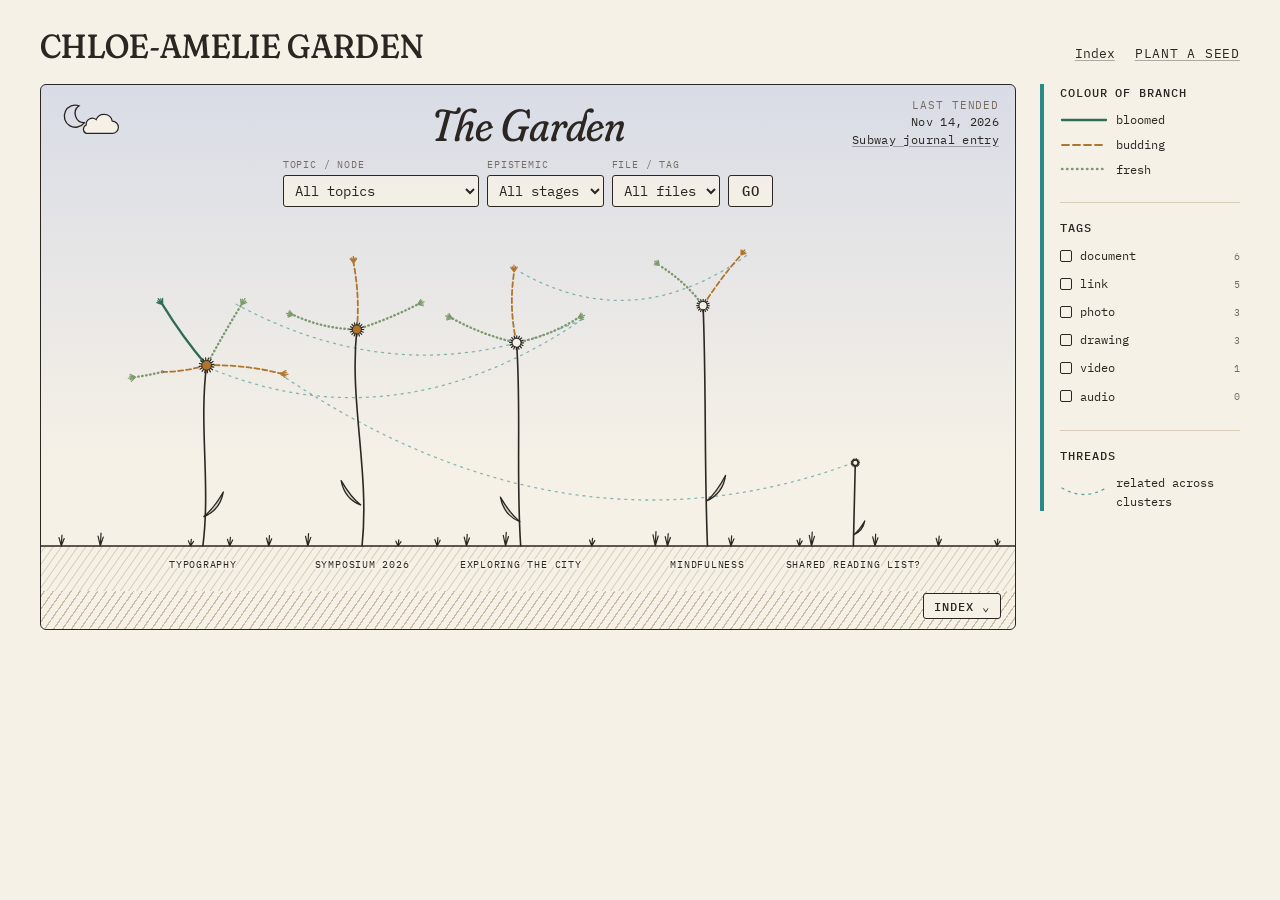
==== index.html @ 3bd0a2dd "Plant the garden: dandelion site, entry pages, CMS, starter clusters Co-Authored-By: Claude Opus 5.5" ====
<!doctype html>
<html lang="en">
<head>
  <meta charset="utf-8">
  <meta name="viewport" content="width=device-width, initial-scale=1">
  <title>Chloe-Amelie Garden</title>
  <meta name="description" content="A digital garden of seeds, branches and the threads between them.">
  <link rel="preconnect" href="https://fonts.googleapis.com">
  <link rel="preconnect" href="https://fonts.gstatic.com" crossorigin>
  <link href="https://fonts.googleapis.com/css2?family=Fraunces:ital,opsz,wght@0,9..144,300..700;1,9..144,300..700&family=IBM+Plex+Mono:wght@400;500&family=Newsreader:ital,opsz,wght@0,6..72,400;0,6..72,500;1,6..72,400&display=swap" rel="stylesheet">
  <link rel="stylesheet" href="assets/css/garden.css">
  <link rel="icon" href="assets/img/favicon.svg" type="image/svg+xml">
</head>
<body class="page-home">
  <header class="site-header">
    <a class="wordmark" href="./">Chloe-Amelie Garden</a>
    <nav class="site-nav">
      <button type="button" class="link-btn" data-open-index>Index</button>
      <a href="admin/">Plant a seed</a>
    </nav>
  </header>

  <main class="home-layout">
    <section class="garden-frame" id="frame" aria-label="The garden">
      <div class="sky-mark" id="skyMark" aria-hidden="true"></div>
      <p class="last-tended" id="lastTended"></p>

      <div class="garden-title" id="gardenTitle">
        <h1>The Garden</h1>
        <form class="filters" id="filters" aria-label="Filter the garden">
          <label><span>Topic / node</span><select name="topic"></select></label>
          <label><span>Epistemic</span><select name="status"></select></label>
          <label><span>File / tag</span><select name="tag"></select></label>
          <button type="submit" class="go">Go</button>
        </form>
        <p class="filter-note" id="filterNote" aria-live="polite"></p>
      </div>

      <nav class="zoom-bar" id="zoomBar" hidden aria-label="Cluster navigation">
        <a href="#/" class="back">← the garden</a>
        <span class="cluster-nav">
          <a id="prevCluster" href="#/" aria-label="Previous cluster">«</a>
          <span id="zoomTitle"></span>
          <a id="nextCluster" href="#/" aria-label="Next cluster">»</a>
        </span>
      </nav>

      <div class="scroller" id="scroller">
        <svg id="garden" role="img" aria-labelledby="gardenDesc" preserveAspectRatio="xMidYMax meet">
          <desc id="gardenDesc">Dandelions, one per idea. Each branch is a connected thought, file or link.</desc>
        </svg>
      </div>

      <div class="threads-note" id="threadsNote" hidden></div>
      <div class="tooltip" id="tooltip" hidden></div>
      <button type="button" class="index-toggle" data-open-index aria-controls="index" aria-expanded="false">Index <span aria-hidden="true">⌄</span></button>
    </section>

    <aside class="legend" aria-label="Legend">
      <h2>Colour of branch</h2>
      <ul class="legend-status">
        <li><svg viewBox="0 0 48 10" aria-hidden="true"><path class="branch st-bloomed" d="M2 5 H46"/></svg> bloomed</li>
        <li><svg viewBox="0 0 48 10" aria-hidden="true"><path class="branch st-budding" d="M2 5 H46"/></svg> budding</li>
        <li><svg viewBox="0 0 48 10" aria-hidden="true"><path class="branch st-fresh" d="M2 5 H46"/></svg> fresh</li>
      </ul>
      <h2>Tags</h2>
      <ul class="legend-tags" id="legendTags"></ul>
      <h2>Threads</h2>
      <p class="legend-thread"><svg viewBox="0 0 48 14" aria-hidden="true"><path class="thread" d="M2 3 Q24 16 46 3"/></svg> related across clusters</p>
    </aside>

    <section class="index-drawer" id="index" hidden aria-label="Index">
      <div class="index-intro">
        <h2>Index</h2>
        <p class="philosophy" id="philosophy"></p>
      </div>
      <div class="index-list" id="indexList"></div>
    </section>
  </main>

  <script type="module" src="assets/js/home.js"></script>
</body>
</html>
---- assets/css/garden.css ----
/* ---------- tokens ---------- */
:root {
  --paper: #f6f1e6;
  --paper-2: #efe7d6;
  --ink: #2b2622;
  --muted: #776c60;
  --rule: #d8ccb6;
  --bloomed: #2f6b55;
  --budding: #b0742a;
  --fresh: #7c9a6e;
  --thread: #2a8a8a;
  --accent: #2a8a8a;
  --soil: #b9a688;
  --head: #2b2622;

  --sky-top: #e8efe9;
  --sky-bottom: #f6f1e6;

  --display: 'Fraunces', Georgia, serif;
  --body: 'Newsreader', Georgia, serif;
  --mono: 'IBM Plex Mono', ui-monospace, monospace;

  color-scheme: light;
}

@media (prefers-color-scheme: dark) {
  :root:not([data-theme="light"]) {
    --paper: #171a17;
    --paper-2: #1f231f;
    --ink: #ece5d6;
    --muted: #a39a8c;
    --rule: #3a3d36;
    --bloomed: #7fc3a6;
    --budding: #e2a95c;
    --fresh: #a7c49a;
    --thread: #6cc7c7;
    --accent: #6cc7c7;
    --soil: #5b5244;
    --head: #ece5d6;
    --sky-top: #1d2622;
    --sky-bottom: #171a17;
    color-scheme: dark;
  }
}

:root[data-theme="dark"] {
  --paper: #171a17; --paper-2: #1f231f; --ink: #ece5d6; --muted: #a39a8c; --rule: #3a3d36;
  --bloomed: #7fc3a6; --budding: #e2a95c; --fresh: #a7c49a; --thread: #6cc7c7; --accent: #6cc7c7;
  --soil: #5b5244; --head: #ece5d6; --sky-top: #1d2622; --sky-bottom: #171a17;
  color-scheme: dark;
}

/* ---------- base ---------- */
*, *::before, *::after { box-sizing: border-box; }

body {
  margin: 0;
  background: var(--paper);
  color: var(--ink);
  font-family: var(--body);
  font-size: 1.125rem;
  line-height: 1.55;
  -webkit-font-smoothing: antialiased;
}

a { color: inherit; text-decoration-color: color-mix(in srgb, currentColor 35%, transparent); text-underline-offset: 0.18em; }
a:hover { color: var(--accent); }
:focus-visible { outline: 2px solid var(--accent); outline-offset: 3px; border-radius: 2px; }

.link-btn { background: none; border: 0; padding: 0; font: inherit; color: inherit; cursor: pointer; text-decoration: underline; text-decoration-color: color-mix(in srgb, currentColor 35%, transparent); text-underline-offset: 0.18em; }
.muted { color: var(--muted); }
small { color: var(--muted); }

.site-header {
  display: flex;
  align-items: baseline;
  justify-content: space-between;
  gap: 1rem;
  padding: 1.25rem clamp(1rem, 4vw, 2.5rem) 0.75rem;
}
.wordmark {
  font-family: var(--display);
  font-variation-settings: 'opsz' 144, 'SOFT' 100;
  font-weight: 500;
  font-size: clamp(1.4rem, 3.4vw, 2.1rem);
  letter-spacing: 0.01em;
  text-transform: uppercase;
  text-decoration: none;
}
.site-nav { display: flex; gap: 1.25rem; white-space: nowrap; font-family: var(--mono); font-size: 0.8rem; text-transform: uppercase; letter-spacing: 0.06em; }

/* ---------- home layout ---------- */
.home-layout {
  display: grid;
  grid-template-columns: minmax(0, 1fr) 12.5rem;
  gap: 1.25rem 1.5rem;
  padding: 0 clamp(1rem, 4vw, 2.5rem) 3rem;
}

.garden-frame {
  position: relative;
  border: 1.5px solid var(--ink);
  border-radius: 6px;
  overflow: hidden;
  background: linear-gradient(to bottom, var(--sky-top), var(--sky-bottom) 70%);
  cursor: url('../img/watering-can.svg') 3 9, crosshair;
  min-height: 420px;
}
.garden-frame a, .garden-frame button, .garden-frame select { cursor: inherit; }
.garden-frame select { cursor: pointer; }

.garden-frame[data-sky="dawn"]  { --sky-top: #f3dfcf; --sky-bottom: var(--paper); }
.garden-frame[data-sky="day"]   { --sky-top: #e3ece8; --sky-bottom: var(--paper); }
.garden-frame[data-sky="dusk"]  { --sky-top: #ecd6cf; --sky-bottom: var(--paper); }
.garden-frame[data-sky="night"] { --sky-top: #d9dce6; --sky-bottom: var(--paper); }
@media (prefers-color-scheme: dark) {
  :root:not([data-theme="light"]) .garden-frame[data-sky="dawn"]  { --sky-top: #2e2622; }
  :root:not([data-theme="light"]) .garden-frame[data-sky="day"]   { --sky-top: #1e2a27; }
  :root:not([data-theme="light"]) .garden-frame[data-sky="dusk"]  { --sky-top: #2e2224; }
  :root:not([data-theme="light"]) .garden-frame[data-sky="night"] { --sky-top: #141a26; }
}

.sky-mark { position: absolute; top: 14px; left: 16px; display: flex; align-items: flex-start; pointer-events: none; z-index: 2; }
.sky-mark svg { width: 34px; height: 34px; fill: none; stroke: var(--ink); stroke-width: 1.6; stroke-linecap: round; }
.sky-mark .cloud { width: 46px; height: 24px; margin: 14px 0 0 -14px; fill: var(--paper); animation: drift 22s ease-in-out infinite alternate; }
@keyframes drift { to { transform: translateX(26px); } }

.last-tended {
  position: absolute; top: 12px; right: 16px; z-index: 2; margin: 0;
  text-align: right; font-family: var(--mono); font-size: 0.72rem; line-height: 1.5; letter-spacing: 0.03em;
}
.label { display: block; font-family: var(--mono); text-transform: uppercase; letter-spacing: 0.08em; font-size: 0.68rem; color: var(--muted); }

.garden-title {
  position: absolute; top: 18px; left: 50%; transform: translateX(-50%); z-index: 3;
  text-align: center; width: min(560px, 70%);
}
.garden-title h1 {
  margin: 0 0 0.6rem;
  font-family: var(--display); font-weight: 400; font-style: italic;
  font-variation-settings: 'opsz' 144, 'SOFT' 100, 'WONK' 1;
  font-size: clamp(1.8rem, 4vw, 2.8rem); line-height: 1;
}
.filters { display: flex; flex-wrap: wrap; justify-content: center; gap: 0.5rem; align-items: end; }
.filters label { display: grid; gap: 2px; text-align: left; }
.filters label span { font-family: var(--mono); font-size: 0.62rem; letter-spacing: 0.08em; text-transform: uppercase; color: var(--muted); }
.filters select, .filters button {
  font: 0.85rem var(--mono);
  color: var(--ink);
  background: color-mix(in srgb, var(--paper) 85%, transparent);
  border: 1.5px solid var(--ink);
  border-radius: 3px;
  padding: 0.3rem 0.45rem;
  min-height: 2rem;
}
.filters button.go { text-transform: uppercase; letter-spacing: 0.06em; padding-inline: 0.8rem; font-weight: 500; cursor: pointer; }
.filters button.go:hover { background: var(--ink); color: var(--paper); }
.filter-note { margin: 0.45rem 0 0; font-family: var(--mono); font-size: 0.72rem; color: var(--muted); min-height: 1em; }

.zoom-bar {
  position: absolute; top: 14px; left: 0; right: 0; z-index: 3;
  display: flex; justify-content: center; align-items: center; gap: 1rem;
  font-family: var(--mono); font-size: 0.8rem; text-transform: uppercase; letter-spacing: 0.06em;
}
.zoom-bar[hidden] { display: none; }
.zoom-bar .back { position: absolute; left: 70px; }
.cluster-nav { display: flex; align-items: center; gap: 1rem; }
.cluster-nav a { text-decoration: none; font-size: 1.1rem; padding: 0 0.3rem; }
#zoomTitle { font-family: var(--display); font-style: italic; text-transform: none; font-size: 1.4rem; letter-spacing: 0; }

.scroller { overflow-x: auto; overscroll-behavior-x: contain; padding-bottom: 2.4rem; background: repeating-linear-gradient(-55deg, transparent 0 6px, color-mix(in srgb, var(--soil) 70%, transparent) 6px 7.3px) bottom / 100% 2.4rem no-repeat; }
#garden { display: block; width: 100%; height: auto; }

.index-toggle {
  position: absolute; right: 14px; bottom: 10px; z-index: 3;
  font: 500 0.78rem var(--mono); letter-spacing: 0.08em; text-transform: uppercase;
  background: var(--paper); color: var(--ink); border: 1.5px solid var(--ink); border-radius: 3px; padding: 0.25rem 0.6rem;
}
.index-toggle:hover { background: var(--ink); color: var(--paper); }

.threads-note {
  position: absolute; left: 14px; bottom: 10px; z-index: 3; max-width: 60%;
  display: flex; flex-wrap: wrap; gap: 0.25rem 0.9rem; align-items: baseline;
  font-family: var(--mono); font-size: 0.72rem;
  background: color-mix(in srgb, var(--paper) 88%, transparent); padding: 0.35rem 0.55rem; border-radius: 3px;
}
.threads-note[hidden] { display: none; }
.threads-note .label { display: inline; }
.threads-note a { color: var(--thread); }

.tooltip {
  position: absolute; z-index: 4; pointer-events: none;
  background: var(--paper); border: 1.5px solid var(--ink); border-radius: 3px; padding: 0.3rem 0.55rem;
  display: grid; gap: 1px; max-width: 16rem;
  font-size: 0.95rem; line-height: 1.3;
  box-shadow: 3px 3px 0 color-mix(in srgb, var(--ink) 15%, transparent);
}
.tooltip[hidden] { display: none; }
.tooltip span { font-family: var(--mono); font-size: 0.68rem; color: var(--muted); }

.load-error { position: absolute; inset: auto 1rem 3rem; font-family: var(--mono); font-size: 0.85rem; text-align: center; }

.drop {
  position: absolute; width: 4px; height: 6px; border-radius: 50% 50% 50% 50% / 60% 60% 40% 40%;
  background: var(--thread); pointer-events: none; z-index: 5;
  animation: drip 600ms ease-in forwards;
}
@keyframes drip { from { transform: translate(-6px, 0); opacity: .9; } to { transform: translate(-14px, 34px); opacity: 0; } }

/* ---------- SVG garden ---------- */
.ground-line { stroke: var(--ink); stroke-width: 1.6; }
.soil { opacity: 1; }
.soil-line { stroke: var(--soil); stroke-width: 1.3; }
.grass { stroke: var(--ink); stroke-width: 1.2; fill: none; stroke-linecap: round; }

.stem { fill: none; stroke: var(--ink); stroke-width: 2.2; stroke-linecap: round; }
.leaf { fill: color-mix(in srgb, var(--bloomed) 22%, transparent); stroke: var(--ink); stroke-width: 1.3; stroke-linejoin: round; }

.branch, .pappus { fill: none; stroke-linecap: round; stroke-width: 1.8; }
.pappus { stroke-width: 1.2; }
.st-bloomed .branch, .branch.st-bloomed { stroke: var(--bloomed); stroke-width: 2.3; }
.st-budding .branch, .branch.st-budding { stroke: var(--budding); stroke-dasharray: 7 4; }
.st-fresh   .branch, .branch.st-fresh   { stroke: var(--fresh); stroke-dasharray: 0.5 4.5; stroke-width: 2.4; }
.st-bloomed .pappus { stroke: var(--bloomed); }
.st-budding .pappus { stroke: var(--budding); }
.st-fresh   .pappus { stroke: var(--fresh); }
.joint { fill: var(--ink); }

.hit { fill: none; stroke: transparent; stroke-width: 16; pointer-events: stroke; }
.hit-head { fill: transparent; }
.head { fill: var(--head); }
.head-fluff { stroke: var(--ink); stroke-width: 1.2; stroke-linecap: round; fill: none; }
.st-budding > .head { fill: var(--budding); stroke: var(--ink); stroke-width: 1.2; }
.st-fresh > .head { fill: var(--paper); stroke: var(--ink); stroke-width: 1.4; }

.entry-link { cursor: inherit; }
.branch-group, .label-group, .plant, .thread { transition: opacity 0.25s ease; }
.entry-link:hover .branch, .entry-link:focus-visible .branch { stroke-width: 3.4; }
.entry-link:hover .tip-label { fill: var(--accent); }
.entry-link:hover .head, .entry-link:focus-visible .head { fill: var(--accent); }

.plant-marker text {
  font-family: var(--mono); font-size: 13px; letter-spacing: 0.08em; text-transform: uppercase; fill: var(--ink);
  paint-order: stroke; stroke: var(--paper); stroke-width: 5px; stroke-linejoin: round;
}
.plant-marker:hover text { fill: var(--accent); }

.thread { fill: none; stroke: var(--thread); stroke-width: 1.3; stroke-dasharray: 2 5; opacity: 0.75; stroke-linecap: round; }

.tip-label, .head-label, .seed-note {
  font-family: var(--body); font-size: 17px; fill: var(--ink);
  paint-order: stroke; stroke: var(--paper); stroke-width: 5px; stroke-linejoin: round;
}
.fork-label { font-style: italic; font-size: 15px; }
.head-label { font-family: var(--mono); font-size: 13px; letter-spacing: 0.06em; text-transform: uppercase; }
.seed-note { font-style: italic; fill: var(--muted); }

/* In the overview the drawing is scaled down; keep lines at a readable pen weight. */
body[data-view="home"] #garden :is(.branch, .pappus, .stem, .thread, .head-fluff, .leaf, .grass, .ground-line) { vector-effect: non-scaling-stroke; }
body[data-view="home"] #garden .stem { stroke-width: 1.6; }
body[data-view="home"] #garden .st-fresh .branch { stroke-dasharray: 0.5 3.5; }
body[data-view="home"] #garden .st-budding .branch { stroke-dasharray: 5 3; }
body[data-view="home"] #garden .thread { opacity: 0.55; }

.dimmed { opacity: 0.16; }
.faded { opacity: 0.12; }

/* mini map on entry pages */
.mini .branch-group:not(.on-path) { opacity: 0.45; }
.mini .is-current .branch { stroke-width: 3.6; }
.mini .is-current .pappus { stroke-width: 2.2; }
.mini .head-group.is-current .head { fill: var(--accent); }

/* ---------- legend ---------- */
.legend { font-family: var(--mono); font-size: 0.78rem; border-left: 4px solid var(--thread); padding-left: 1rem; align-self: start; }
.legend h2 { font-family: var(--mono); font-weight: 500; font-size: 0.72rem; text-transform: uppercase; letter-spacing: 0.08em; margin: 0 0 0.5rem; }
.legend h2:not(:first-child) { margin-top: 1.4rem; padding-top: 1rem; border-top: 1px solid var(--rule); }
.legend ul { list-style: none; margin: 0; padding: 0; display: grid; gap: 0.35rem; }
.legend li { display: flex; align-items: center; gap: 0.5rem; }
.legend-status svg { width: 48px; height: 10px; flex: none; }
.legend-tags button {
  display: flex; align-items: center; gap: 0.5rem; width: 100%;
  background: none; border: 0; padding: 0.1rem 0; font: inherit; color: inherit; cursor: pointer; text-align: left;
}
.legend-tags .box { width: 12px; height: 12px; border: 1.5px solid var(--ink); border-radius: 2px; flex: none; }
.legend-tags button[aria-pressed="true"] .box { background: var(--ink); box-shadow: inset 0 0 0 2px var(--paper); }
.legend-tags small { margin-left: auto; }
.legend-thread { display: flex; gap: 0.5rem; align-items: center; margin: 0; }
.legend-thread svg { width: 48px; height: 14px; flex: none; }

/* ---------- index drawer ---------- */
.index-drawer {
  grid-column: 1 / -1;
  display: grid; grid-template-columns: minmax(0, 18rem) minmax(0, 1fr); gap: 2rem;
  border-top: 1.5px solid var(--ink); padding-top: 1.5rem;
}
.index-drawer[hidden] { display: none; }
.index-intro h2 { font-family: var(--display); font-style: italic; font-weight: 400; font-size: 2rem; margin: 0 0 0.5rem; }
.philosophy { font-style: italic; color: var(--muted); margin: 0; }
.index-list { columns: 2 16rem; column-gap: 2rem; }
.index-node { break-inside: avoid; margin-bottom: 1.5rem; }
.index-node h3 { font-family: var(--display); font-weight: 500; font-size: 1.25rem; margin: 0 0 0.35rem; }
.index-node h3 .small { font-family: var(--mono); font-size: 0.7rem; font-weight: 400; margin-left: 0.4rem; }
.index-node ul { list-style: none; margin: 0; padding-left: 0; }
.index-node ul ul { padding-left: 1.4rem; }
.index-node li { margin: 0.15rem 0; }
.mark { width: 24px; height: 8px; margin-right: 0.45rem; vertical-align: middle; }
.tags-inline { font-family: var(--mono); font-size: 0.68rem; color: var(--muted); }

/* ---------- entry page ---------- */
.breadcrumb {
  padding: 0.6rem clamp(1rem, 4vw, 2.5rem);
  border-block: 1.5px solid var(--ink);
  font-family: var(--mono); font-size: 0.78rem; letter-spacing: 0.04em; text-transform: uppercase;
  display: flex; flex-wrap: wrap; gap: 0.25rem 0.6rem;
}
.breadcrumb .sep { color: var(--muted); }
.breadcrumb [aria-current] { font-weight: 500; }

.entry-layout {
  display: grid;
  grid-template-columns: minmax(0, 1fr) 16rem 16rem;
  gap: 2.5rem;
  padding: 2rem clamp(1rem, 4vw, 2.5rem) 6rem;
  max-width: 1300px;
}
.kind { font-family: var(--mono); font-size: 0.72rem; text-transform: uppercase; letter-spacing: 0.1em; color: var(--muted); margin: 0; }
.entry-main h1 {
  font-family: var(--display); font-weight: 400;
  font-variation-settings: 'opsz' 144, 'SOFT' 50;
  font-size: clamp(2.2rem, 6vw, 3.8rem); line-height: 1.02; margin: 0.25rem 0 0.75rem;
  text-wrap: balance;
}
.tags { list-style: none; display: flex; flex-wrap: wrap; gap: 0.4rem; margin: 0 0 1.5rem; padding: 0; }
.tags a {
  display: inline-block; font-family: var(--mono); font-size: 0.72rem; text-transform: uppercase; letter-spacing: 0.06em;
  border: 1.5px solid var(--ink); border-radius: 3px; padding: 0.1rem 0.5rem; text-decoration: none;
}
.media figure { margin: 0 0 1.5rem; }
.media img { display: block; max-width: 100%; height: auto; border: 1.5px solid var(--ink); border-radius: 4px; }
.outbound { font-family: var(--mono); font-size: 0.85rem; }
.attachments { list-style: none; padding: 0; margin: 0 0 1.5rem; display: grid; gap: 0.5rem; font-family: var(--mono); font-size: 0.85rem; }
.attachments li { display: grid; gap: 0.25rem; }
.attachments audio, .attachments video { width: 100%; max-width: 32rem; }

.prose { max-width: 38rem; }
.prose p, .prose ul, .prose ol { margin: 0 0 1em; }
.prose h2, .prose h3 { font-family: var(--display); font-weight: 500; }
.prose blockquote { margin: 1.5em 0; padding-left: 1rem; border-left: 3px solid var(--thread); font-style: italic; }
.prose img { max-width: 100%; height: auto; }
.prose code { font-family: var(--mono); font-size: 0.85em; }

.connections { margin-top: 2.5rem; padding-top: 1.25rem; border-top: 1px solid var(--rule); display: flex; flex-wrap: wrap; gap: 1rem 2.5rem; max-width: 38rem; }
.connections h2 { flex-basis: 100%; margin: 0; font-family: var(--mono); font-weight: 500; font-size: 0.72rem; text-transform: uppercase; letter-spacing: 0.1em; }
.connections h3 { font-family: var(--mono); font-weight: 400; font-size: 0.68rem; text-transform: uppercase; letter-spacing: 0.08em; color: var(--muted); margin: 0 0 0.3rem; }
.connections ul { list-style: none; margin: 0; padding: 0; }

.entry-meta dl { margin: 0 0 1.5rem; display: grid; gap: 0.9rem; }
.entry-meta dt { font-family: var(--mono); font-size: 0.7rem; text-transform: uppercase; letter-spacing: 0.1em; color: var(--muted); }
.entry-meta dd { margin: 0; font-family: var(--display); font-size: 1.3rem; }
.mini-map { margin: 0; border: 1.5px solid var(--ink); border-radius: 4px; padding: 0.5rem; background: linear-gradient(var(--sky-top), var(--paper)); }
.mini-map svg { display: block; width: 100%; height: auto; }
.mini-map figcaption { font-family: var(--mono); font-size: 0.7rem; color: var(--muted); padding-top: 0.25rem; }

.comments { border-left: 1.5px solid var(--ink); padding-left: 1.25rem; }
.comments h2 { font-family: var(--mono); font-weight: 500; font-size: 0.72rem; text-transform: uppercase; letter-spacing: 0.1em; margin: 0 0 0.75rem; }
.comments .muted { font-style: italic; font-size: 1rem; }

.bottom-nav {
  position: fixed; left: 0; right: 0; bottom: 0; z-index: 10;
  display: flex; justify-content: center; align-items: center; gap: clamp(0.75rem, 3vw, 2.5rem);
  padding: 0.75rem 1rem;
  background: var(--paper); border-top: 1.5px solid var(--ink);
  font-family: var(--mono); font-size: 0.8rem; text-transform: uppercase; letter-spacing: 0.06em;
}
.bottom-nav a { text-decoration: none; white-space: nowrap; }
.bottom-nav a[aria-disabled="true"] { opacity: 0.3; pointer-events: none; }
.bottom-nav .home span { font-size: 1.1rem; }

/* ---------- responsive ---------- */
@media (max-width: 900px) {
  .home-layout { grid-template-columns: 1fr; }
  .legend { border-left: 0; border-top: 4px solid var(--thread); padding: 1rem 0 0; display: grid; grid-template-columns: repeat(auto-fit, minmax(10rem, 1fr)); gap: 0 1.5rem; }
  .legend h2:not(:first-child) { margin-top: 0; padding-top: 0; border-top: 0; }
  .index-drawer { grid-template-columns: 1fr; gap: 1rem; }
  .entry-layout { grid-template-columns: 1fr; gap: 2rem; }
  .comments { border-left: 0; border-top: 1.5px solid var(--ink); padding: 1.25rem 0 0; }
  .mini-map { max-width: 20rem; }
}

@media (max-width: 640px) {
  .garden-title { position: static; transform: none; width: auto; padding: 4.25rem 1rem 0; }
  .zoom-bar { position: static; padding: 4rem 1rem 0; flex-wrap: wrap; }
  .zoom-bar .back { position: static; width: 100%; text-align: center; }
  .filters label { flex: 1 1 8rem; }
  .filters select { width: 100%; }
  .threads-note { position: static; max-width: none; margin: 0 0.75rem 3rem; }
  .bottom-nav .cluster { display: none; }
  .site-nav { gap: 0.9rem; font-size: 0.72rem; }
}

@media (prefers-reduced-motion: reduce) {
  .sky-mark .cloud { animation: none; }
  * { transition: none !important; }
}
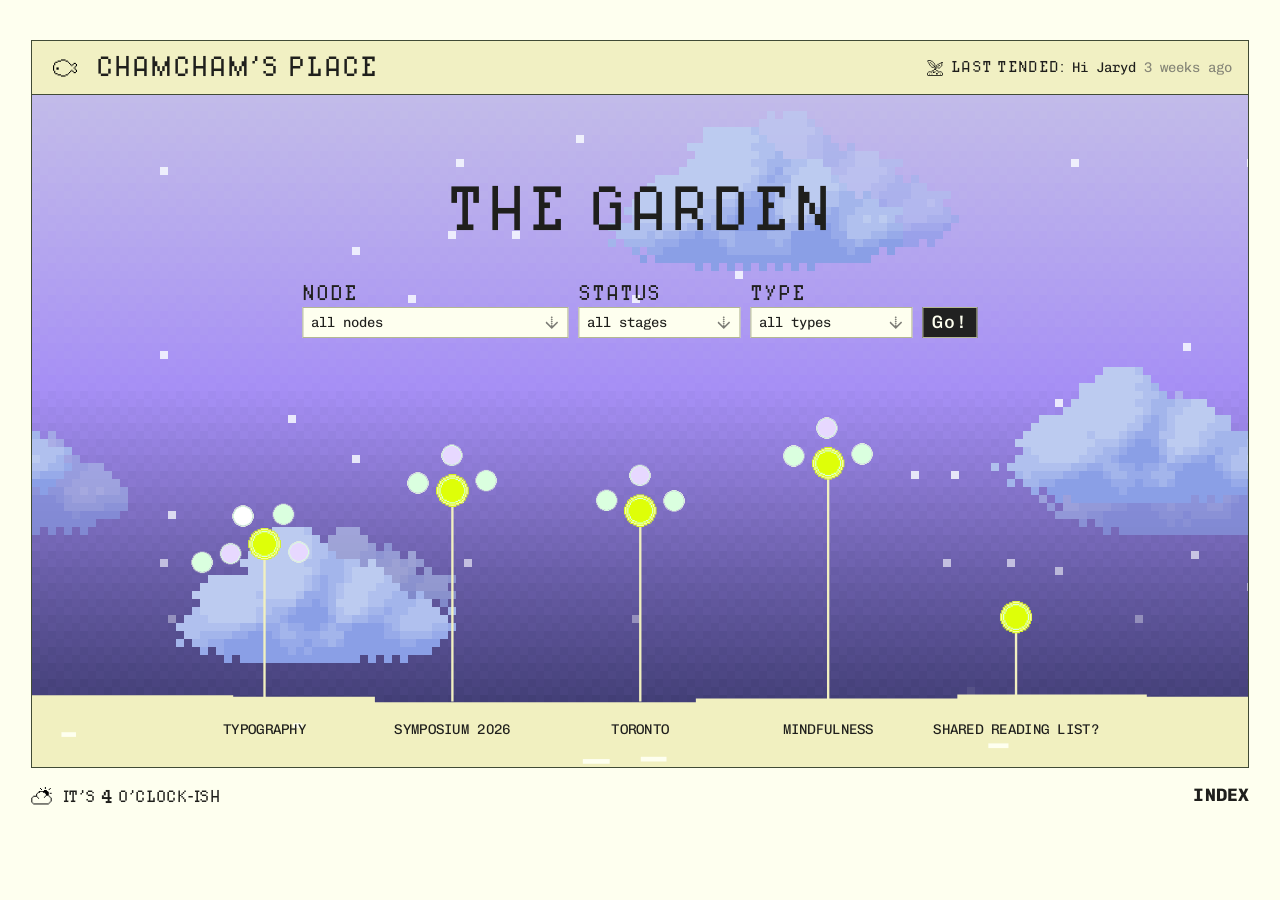
==== commit 73b43572: "Redesign the garden as Chamcham's Place - Animated pixel cloud sky (port of the Figma shader) that f" ====
--- a/index.html
+++ b/index.html
@@ -3,80 +3,54 @@
 <head>
   <meta charset="utf-8">
   <meta name="viewport" content="width=device-width, initial-scale=1">
-  <title>Chloe-Amelie Garden</title>
+  <title>Chamcham’s Place</title>
   <meta name="description" content="A digital garden of seeds, branches and the threads between them.">
   <link rel="preconnect" href="https://fonts.googleapis.com">
   <link rel="preconnect" href="https://fonts.gstatic.com" crossorigin>
-  <link href="https://fonts.googleapis.com/css2?family=Fraunces:ital,opsz,wght@0,9..144,300..700;1,9..144,300..700&family=IBM+Plex+Mono:wght@400;500&family=Newsreader:ital,opsz,wght@0,6..72,400;0,6..72,500;1,6..72,400&display=swap" rel="stylesheet">
+  <link href="https://fonts.googleapis.com/css2?family=Chivo:ital,wght@0,300..900;1,300..900&family=Chivo+Mono:ital,wght@0,300..700;1,300..700&display=swap" rel="stylesheet">
+  <link rel="preload" href="assets/fonts/hydrophilia-iced.otf" as="font" type="font/otf" crossorigin>
   <link rel="stylesheet" href="assets/css/garden.css">
   <link rel="icon" href="assets/img/favicon.svg" type="image/svg+xml">
 </head>
 <body class="page-home">
-  <header class="site-header">
-    <a class="wordmark" href="./">Chloe-Amelie Garden</a>
-    <nav class="site-nav">
-      <button type="button" class="link-btn" data-open-index>Index</button>
-      <a href="admin/">Plant a seed</a>
-    </nav>
-  </header>
+  <div class="shell">
+    <section class="frame home-frame">
+      <header class="topbar">
+        <a class="fish" href="admin/" aria-label="Tend the garden" data-icon="fish"></a>
+        <a class="place-name" href="./">Chamcham’s Place</a>
+        <p class="tended" id="lastTended"></p>
+      </header>
 
-  <main class="home-layout">
-    <section class="garden-frame" id="frame" aria-label="The garden">
-      <div class="sky-mark" id="skyMark" aria-hidden="true"></div>
-      <p class="last-tended" id="lastTended"></p>
+      <div class="stage" id="stage">
+        <div class="stage-scroll">
+          <div class="stage-canvas">
+            <canvas class="sky" id="sky" aria-hidden="true"></canvas>
+            <svg id="garden" role="img" aria-labelledby="gardenDesc" preserveAspectRatio="xMidYMax meet">
+              <desc id="gardenDesc">Dandelions, one per idea. Each dot around a seed head is an entry that grows from it.</desc>
+            </svg>
+          </div>
+        </div>
 
-      <div class="garden-title" id="gardenTitle">
-        <h1>The Garden</h1>
-        <form class="filters" id="filters" aria-label="Filter the garden">
-          <label><span>Topic / node</span><select name="topic"></select></label>
-          <label><span>Epistemic</span><select name="status"></select></label>
-          <label><span>File / tag</span><select name="tag"></select></label>
-          <button type="submit" class="go">Go</button>
-        </form>
-        <p class="filter-note" id="filterNote" aria-live="polite"></p>
+        <div class="garden-title">
+          <h1>The Garden</h1>
+          <form class="filters" id="filters" aria-label="Filter the garden">
+            <label class="f-node"><span>Node</span><select name="node"></select></label>
+            <label class="f-status"><span>Status</span><select name="status"></select></label>
+            <label class="f-type"><span>Type</span><select name="tag"></select></label>
+            <button type="submit" class="go">Go!</button>
+          </form>
+          <p class="filter-note" id="filterNote" aria-live="polite"></p>
+        </div>
+
+        <div class="tooltip" id="tooltip" hidden></div>
       </div>
-
-      <nav class="zoom-bar" id="zoomBar" hidden aria-label="Cluster navigation">
-        <a href="#/" class="back">← the garden</a>
-        <span class="cluster-nav">
-          <a id="prevCluster" href="#/" aria-label="Previous cluster">«</a>
-          <span id="zoomTitle"></span>
-          <a id="nextCluster" href="#/" aria-label="Next cluster">»</a>
-        </span>
-      </nav>
-
-      <div class="scroller" id="scroller">
-        <svg id="garden" role="img" aria-labelledby="gardenDesc" preserveAspectRatio="xMidYMax meet">
-          <desc id="gardenDesc">Dandelions, one per idea. Each branch is a connected thought, file or link.</desc>
-        </svg>
-      </div>
-
-      <div class="threads-note" id="threadsNote" hidden></div>
-      <div class="tooltip" id="tooltip" hidden></div>
-      <button type="button" class="index-toggle" data-open-index aria-controls="index" aria-expanded="false">Index <span aria-hidden="true">⌄</span></button>
     </section>
 
-    <aside class="legend" aria-label="Legend">
-      <h2>Colour of branch</h2>
-      <ul class="legend-status">
-        <li><svg viewBox="0 0 48 10" aria-hidden="true"><path class="branch st-bloomed" d="M2 5 H46"/></svg> bloomed</li>
-        <li><svg viewBox="0 0 48 10" aria-hidden="true"><path class="branch st-budding" d="M2 5 H46"/></svg> budding</li>
-        <li><svg viewBox="0 0 48 10" aria-hidden="true"><path class="branch st-fresh" d="M2 5 H46"/></svg> fresh</li>
-      </ul>
-      <h2>Tags</h2>
-      <ul class="legend-tags" id="legendTags"></ul>
-      <h2>Threads</h2>
-      <p class="legend-thread"><svg viewBox="0 0 48 14" aria-hidden="true"><path class="thread" d="M2 3 Q24 16 46 3"/></svg> related across clusters</p>
-    </aside>
-
-    <section class="index-drawer" id="index" hidden aria-label="Index">
-      <div class="index-intro">
-        <h2>Index</h2>
-        <p class="philosophy" id="philosophy"></p>
-      </div>
-      <div class="index-list" id="indexList"></div>
-    </section>
-  </main>
+    <footer class="clockbar">
+      <p class="clock" data-clock></p>
+      <a class="index-link" href="garden-index.html">Index</a>
+    </footer>
+  </div>
 
   <script type="module" src="assets/js/home.js"></script>
 </body>
--- a/assets/css/garden.css
+++ b/assets/css/garden.css
@@ -1,405 +1,419 @@
-/* ---------- tokens ---------- */
+/* ---------- fonts ---------- */
+@font-face {
+  font-family: 'Hydrophilia Iced';
+  src: url('../fonts/hydrophilia-iced.otf') format('opentype');
+  font-display: swap;
+}
+
+/* ---------- tokens (sampled from the Figma mockups) ---------- */
 :root {
-  --paper: #f6f1e6;
-  --paper-2: #efe7d6;
-  --ink: #2b2622;
-  --muted: #776c60;
-  --rule: #d8ccb6;
-  --bloomed: #2f6b55;
-  --budding: #b0742a;
-  --fresh: #7c9a6e;
-  --thread: #2a8a8a;
-  --accent: #2a8a8a;
-  --soil: #b9a688;
-  --head: #2b2622;
-
-  --sky-top: #e8efe9;
-  --sky-bottom: #f6f1e6;
-
-  --display: 'Fraunces', Georgia, serif;
-  --body: 'Newsreader', Georgia, serif;
-  --mono: 'IBM Plex Mono', ui-monospace, monospace;
+  --page: #feffef;
+  --bar: #f1f0c3;
+  --ground: #f1f0c0;
+  --line: #414B36;
+  --rule: #b3b792;
+  --ink: #1f1f1c;
+  --muted: #858577;
+  --dark: #212121;
+  --head: #deff08;
+  --head-ring: #f3ffa8;
+  --fresh: #daffdf;
+  --budding: #e7d8ff;
+  --bloomed: #ffffff;
+  --viewer: #353812;
+  --viewer-dot: #5b5e3f;
+  --scroll: #e4e099;
+
+  --pixel: 'Hydrophilia Iced', 'Chivo Mono', ui-monospace, monospace;
+  --sans: 'Chivo', system-ui, sans-serif;
+  --mono: 'Chivo Mono', ui-monospace, monospace;
 
   color-scheme: light;
-}
-
-@media (prefers-color-scheme: dark) {
-  :root:not([data-theme="light"]) {
-    --paper: #171a17;
-    --paper-2: #1f231f;
-    --ink: #ece5d6;
-    --muted: #a39a8c;
-    --rule: #3a3d36;
-    --bloomed: #7fc3a6;
-    --budding: #e2a95c;
-    --fresh: #a7c49a;
-    --thread: #6cc7c7;
-    --accent: #6cc7c7;
-    --soil: #5b5244;
-    --head: #ece5d6;
-    --sky-top: #1d2622;
-    --sky-bottom: #171a17;
-    color-scheme: dark;
-  }
-}
-
-:root[data-theme="dark"] {
-  --paper: #171a17; --paper-2: #1f231f; --ink: #ece5d6; --muted: #a39a8c; --rule: #3a3d36;
-  --bloomed: #7fc3a6; --budding: #e2a95c; --fresh: #a7c49a; --thread: #6cc7c7; --accent: #6cc7c7;
-  --soil: #5b5244; --head: #ece5d6; --sky-top: #1d2622; --sky-bottom: #171a17;
-  color-scheme: dark;
 }
 
 /* ---------- base ---------- */
 *, *::before, *::after { box-sizing: border-box; }
-
+html { background: var(--page); }
 body {
   margin: 0;
-  background: var(--paper);
+  background: var(--page);
   color: var(--ink);
-  font-family: var(--body);
-  font-size: 1.125rem;
-  line-height: 1.55;
+  font-family: var(--sans);
+  font-size: 16px;
+  line-height: 1.5;
   -webkit-font-smoothing: antialiased;
 }
-
-a { color: inherit; text-decoration-color: color-mix(in srgb, currentColor 35%, transparent); text-underline-offset: 0.18em; }
-a:hover { color: var(--accent); }
-:focus-visible { outline: 2px solid var(--accent); outline-offset: 3px; border-radius: 2px; }
-
-.link-btn { background: none; border: 0; padding: 0; font: inherit; color: inherit; cursor: pointer; text-decoration: underline; text-decoration-color: color-mix(in srgb, currentColor 35%, transparent); text-underline-offset: 0.18em; }
+a { color: inherit; text-underline-offset: 0.2em; }
+:focus-visible { outline: 2px solid var(--ink); outline-offset: 2px; }
+[hidden] { display: none !important; }
+.link-btn { background: none; border: 0; padding: 0; font: inherit; color: inherit; cursor: pointer; text-decoration: underline; text-underline-offset: 0.2em; }
 .muted { color: var(--muted); }
-small { color: var(--muted); }
-
-.site-header {
+
+/* Pixel scrollbar: the little yellow pill from the mockups */
+.pill-scroll { scrollbar-width: thin; scrollbar-color: var(--scroll) transparent; }
+.pill-scroll::-webkit-scrollbar { width: 14px; }
+.pill-scroll::-webkit-scrollbar-track { background: transparent; }
+.pill-scroll::-webkit-scrollbar-thumb { background: var(--scroll); border-radius: 99px; border: 4px solid var(--page); }
+
+/* ---------- page shell ---------- */
+.shell {
+  max-width: 1520px;
+  margin: 0 auto;
+  padding: 40px clamp(16px, 2.4vw, 36px) 20px;
+}
+.frame {
+  border: 1.5px solid var(--line);
+  background: var(--page);
+  position: relative;
+}
+
+.topbar {
   display: flex;
-  align-items: baseline;
+  align-items: center;
+  gap: 14px;
+  min-height: 54px;
+  padding: 8px 16px;
+  background: var(--bar);
+  border-bottom: 1.5px solid var(--line);
+}
+.fish {
+  display: inline-flex;
+  width: 34px;
+  height: 24px;
+  color: var(--ink);
+  cursor: default; /* it's a secret */
+}
+.fish img { width: 100%; height: 100%; display: block; object-fit: contain; image-rendering: pixelated; }
+.fish:hover img, .fish:focus-visible img { animation: wiggle 0.5s ease-in-out; }
+@keyframes wiggle { 25% { transform: rotate(-8deg); } 75% { transform: rotate(8deg); } }
+.place-name {
+  font-family: var(--pixel);
+  font-size: clamp(20px, 2.1vw, 30px);
+  letter-spacing: 0.04em;
+  text-transform: uppercase;
+  text-decoration: none;
+  line-height: 1;
+  white-space: nowrap;
+}
+.tended {
+  margin: 0 0 0 auto;
+  display: flex;
+  align-items: center;
+  flex-wrap: wrap;
+  justify-content: flex-end;
+  gap: 4px 8px;
+  font-family: var(--mono);
+  font-size: 14px;
+}
+.tended .icon img { width: 16px; height: 16px; display: block; image-rendering: pixelated; }
+.tended .icon { display: flex; align-items: center; }
+.tended .label { font-family: var(--pixel); text-transform: uppercase; font-size: 15px; letter-spacing: 0.03em; }
+.tended a { text-decoration: none; }
+.tended a:hover { text-decoration: underline; }
+.tended .ago { color: var(--muted); }
+
+.clockbar {
+  display: flex;
+  align-items: center;
   justify-content: space-between;
-  gap: 1rem;
-  padding: 1.25rem clamp(1rem, 4vw, 2.5rem) 0.75rem;
-}
-.wordmark {
-  font-family: var(--display);
-  font-variation-settings: 'opsz' 144, 'SOFT' 100;
-  font-weight: 500;
-  font-size: clamp(1.4rem, 3.4vw, 2.1rem);
+  gap: 16px;
+  padding: 14px 0;
+}
+.clock {
+  margin: 0;
+  display: flex;
+  align-items: center;
+  gap: 12px;
+  font-family: var(--pixel);
+  font-size: 16px;
+  letter-spacing: 0.03em;
+  white-space: nowrap;
+}
+.clock .num { font-size: 1.32em; line-height: 0; vertical-align: -0.04em; }
+.clock .weather img { width: 21px; height: 18px; display: block; image-rendering: pixelated; }
+.index-link, .garden-link {
+  font-family: var(--mono);
+  font-weight: 700;
+  font-size: 18px;
   letter-spacing: 0.01em;
   text-transform: uppercase;
   text-decoration: none;
-}
-.site-nav { display: flex; gap: 1.25rem; white-space: nowrap; font-family: var(--mono); font-size: 0.8rem; text-transform: uppercase; letter-spacing: 0.06em; }
-
-/* ---------- home layout ---------- */
-.home-layout {
+  display: inline-flex;
+  align-items: center;
+  gap: 14px;
+}
+.index-link:hover, .garden-link:hover { text-decoration: underline; text-decoration-thickness: 2px; }
+.garden-link svg { width: 21px; height: 21px; fill: none; stroke: var(--ink); stroke-width: 2; }
+
+/* ---------- filters (shared) ---------- */
+.filters { display: flex; flex-wrap: wrap; gap: 10px; align-items: end; }
+.filters label { display: grid; gap: 4px; }
+.filters label span { font-family: var(--pixel); font-size: 20px; letter-spacing: 0.04em; text-transform: uppercase; line-height: 1; }
+.filters select {
+  appearance: none;
+  -webkit-appearance: none;
+  height: 31px;
+  padding: 0 30px 0 8px;
+  font: 14px var(--mono);
+  color: var(--ink);
+  background: var(--page) url("../img/icons/arrow-down.svg") no-repeat right 9px center / 13px;
+  border: 1.5px solid var(--rule);
+  border-radius: 0;
+  cursor: pointer;
+}
+.filters .f-node select { width: 266px; }
+.filters .f-status select, .filters .f-type select { width: 162px; }
+.filters .go {
+  height: 31px;
+  padding: 0 9px;
+  background: var(--dark);
+  color: var(--page);
+  border: 1.5px solid var(--rule);
+  font: 500 18px var(--mono);
+  letter-spacing: 0.04em;
+  cursor: pointer;
+}
+.filters .go:hover { background: #000; }
+.filter-note { margin: 8px 0 0; font: 13px var(--mono); min-height: 1.2em; }
+
+/* ---------- home: the garden ---------- */
+.stage {
+  position: relative;
+  width: 100%; /* never wider than the frame: min-height grows it taller, not wider */
+  aspect-ratio: 1444 / 798;
+  min-height: 520px;
+  overflow: hidden;
+  cursor: url('../img/watering-can.svg') 3 9, crosshair;
+}
+.stage a, .stage button { cursor: inherit; }
+.stage select { cursor: pointer; }
+.stage-scroll { position: absolute; inset: 0; overflow-x: auto; overflow-y: hidden; }
+.stage-canvas { position: relative; height: 100%; width: max(100%, var(--garden-w, 760px)); min-width: 100%; }
+.sky { position: absolute; inset: 0; width: 100%; height: 100%; display: block; image-rendering: pixelated; }
+#garden { position: absolute; inset: 0; width: 100%; height: 100%; display: block; }
+
+.garden-title {
+  position: absolute;
+  top: 12.5%;
+  left: 50%;
+  transform: translateX(-50%);
+  width: max-content;
+  max-width: calc(100% - 32px);
+  text-align: center;
+  pointer-events: none;
+  z-index: 2;
+}
+.garden-title > * { pointer-events: auto; }
+.garden-title h1 {
+  margin: 0 0 clamp(18px, 3.4vw, 48px);
+  font-family: var(--pixel);
+  font-weight: 400;
+  font-size: clamp(38px, 4.7vw, 68px);
+  letter-spacing: 0.05em;
+  text-transform: uppercase;
+  line-height: 1;
+}
+.garden-title .filters { justify-content: center; text-align: left; }
+
+.ground-fill { fill: var(--ground); }
+.ground-speck { fill: var(--page); }
+.stem { fill: var(--ground); }
+.plant-label text { font-family: var(--mono); font-size: 18px; letter-spacing: 0.02em; text-transform: uppercase; fill: var(--ink); }
+.plant-label:hover text { text-decoration: underline; }
+
+.dot-icon { image-rendering: pixelated; }
+.hit { fill: transparent; }
+.hover-ring { fill: none; stroke: transparent; stroke-width: 2; }
+.seed:hover .hover-ring, .seed:focus-visible .hover-ring,
+.seed-head:hover .hover-ring, .seed-head:focus-visible .hover-ring { stroke: var(--ink); }
+.plant, .plant-label, .seed { transition: opacity 0.25s ease; }
+.dimmed, .faded { opacity: 0.18; }
+
+.tooltip {
+  position: absolute;
+  z-index: 4;
+  pointer-events: none;
   display: grid;
-  grid-template-columns: minmax(0, 1fr) 12.5rem;
-  gap: 1.25rem 1.5rem;
-  padding: 0 clamp(1rem, 4vw, 2.5rem) 3rem;
-}
-
-.garden-frame {
-  position: relative;
-  border: 1.5px solid var(--ink);
-  border-radius: 6px;
-  overflow: hidden;
-  background: linear-gradient(to bottom, var(--sky-top), var(--sky-bottom) 70%);
-  cursor: url('../img/watering-can.svg') 3 9, crosshair;
-  min-height: 420px;
-}
-.garden-frame a, .garden-frame button, .garden-frame select { cursor: inherit; }
-.garden-frame select { cursor: pointer; }
-
-.garden-frame[data-sky="dawn"]  { --sky-top: #f3dfcf; --sky-bottom: var(--paper); }
-.garden-frame[data-sky="day"]   { --sky-top: #e3ece8; --sky-bottom: var(--paper); }
-.garden-frame[data-sky="dusk"]  { --sky-top: #ecd6cf; --sky-bottom: var(--paper); }
-.garden-frame[data-sky="night"] { --sky-top: #d9dce6; --sky-bottom: var(--paper); }
-@media (prefers-color-scheme: dark) {
-  :root:not([data-theme="light"]) .garden-frame[data-sky="dawn"]  { --sky-top: #2e2622; }
-  :root:not([data-theme="light"]) .garden-frame[data-sky="day"]   { --sky-top: #1e2a27; }
-  :root:not([data-theme="light"]) .garden-frame[data-sky="dusk"]  { --sky-top: #2e2224; }
-  :root:not([data-theme="light"]) .garden-frame[data-sky="night"] { --sky-top: #141a26; }
-}
-
-.sky-mark { position: absolute; top: 14px; left: 16px; display: flex; align-items: flex-start; pointer-events: none; z-index: 2; }
-.sky-mark svg { width: 34px; height: 34px; fill: none; stroke: var(--ink); stroke-width: 1.6; stroke-linecap: round; }
-.sky-mark .cloud { width: 46px; height: 24px; margin: 14px 0 0 -14px; fill: var(--paper); animation: drift 22s ease-in-out infinite alternate; }
-@keyframes drift { to { transform: translateX(26px); } }
-
-.last-tended {
-  position: absolute; top: 12px; right: 16px; z-index: 2; margin: 0;
-  text-align: right; font-family: var(--mono); font-size: 0.72rem; line-height: 1.5; letter-spacing: 0.03em;
-}
-.label { display: block; font-family: var(--mono); text-transform: uppercase; letter-spacing: 0.08em; font-size: 0.68rem; color: var(--muted); }
-
-.garden-title {
-  position: absolute; top: 18px; left: 50%; transform: translateX(-50%); z-index: 3;
-  text-align: center; width: min(560px, 70%);
-}
-.garden-title h1 {
-  margin: 0 0 0.6rem;
-  font-family: var(--display); font-weight: 400; font-style: italic;
-  font-variation-settings: 'opsz' 144, 'SOFT' 100, 'WONK' 1;
-  font-size: clamp(1.8rem, 4vw, 2.8rem); line-height: 1;
-}
-.filters { display: flex; flex-wrap: wrap; justify-content: center; gap: 0.5rem; align-items: end; }
-.filters label { display: grid; gap: 2px; text-align: left; }
-.filters label span { font-family: var(--mono); font-size: 0.62rem; letter-spacing: 0.08em; text-transform: uppercase; color: var(--muted); }
-.filters select, .filters button {
-  font: 0.85rem var(--mono);
-  color: var(--ink);
-  background: color-mix(in srgb, var(--paper) 85%, transparent);
-  border: 1.5px solid var(--ink);
-  border-radius: 3px;
-  padding: 0.3rem 0.45rem;
-  min-height: 2rem;
-}
-.filters button.go { text-transform: uppercase; letter-spacing: 0.06em; padding-inline: 0.8rem; font-weight: 500; cursor: pointer; }
-.filters button.go:hover { background: var(--ink); color: var(--paper); }
-.filter-note { margin: 0.45rem 0 0; font-family: var(--mono); font-size: 0.72rem; color: var(--muted); min-height: 1em; }
-
-.zoom-bar {
-  position: absolute; top: 14px; left: 0; right: 0; z-index: 3;
-  display: flex; justify-content: center; align-items: center; gap: 1rem;
-  font-family: var(--mono); font-size: 0.8rem; text-transform: uppercase; letter-spacing: 0.06em;
-}
-.zoom-bar[hidden] { display: none; }
-.zoom-bar .back { position: absolute; left: 70px; }
-.cluster-nav { display: flex; align-items: center; gap: 1rem; }
-.cluster-nav a { text-decoration: none; font-size: 1.1rem; padding: 0 0.3rem; }
-#zoomTitle { font-family: var(--display); font-style: italic; text-transform: none; font-size: 1.4rem; letter-spacing: 0; }
-
-.scroller { overflow-x: auto; overscroll-behavior-x: contain; padding-bottom: 2.4rem; background: repeating-linear-gradient(-55deg, transparent 0 6px, color-mix(in srgb, var(--soil) 70%, transparent) 6px 7.3px) bottom / 100% 2.4rem no-repeat; }
-#garden { display: block; width: 100%; height: auto; }
-
-.index-toggle {
-  position: absolute; right: 14px; bottom: 10px; z-index: 3;
-  font: 500 0.78rem var(--mono); letter-spacing: 0.08em; text-transform: uppercase;
-  background: var(--paper); color: var(--ink); border: 1.5px solid var(--ink); border-radius: 3px; padding: 0.25rem 0.6rem;
-}
-.index-toggle:hover { background: var(--ink); color: var(--paper); }
-
-.threads-note {
-  position: absolute; left: 14px; bottom: 10px; z-index: 3; max-width: 60%;
-  display: flex; flex-wrap: wrap; gap: 0.25rem 0.9rem; align-items: baseline;
-  font-family: var(--mono); font-size: 0.72rem;
-  background: color-mix(in srgb, var(--paper) 88%, transparent); padding: 0.35rem 0.55rem; border-radius: 3px;
-}
-.threads-note[hidden] { display: none; }
-.threads-note .label { display: inline; }
-.threads-note a { color: var(--thread); }
-
-.tooltip {
-  position: absolute; z-index: 4; pointer-events: none;
-  background: var(--paper); border: 1.5px solid var(--ink); border-radius: 3px; padding: 0.3rem 0.55rem;
-  display: grid; gap: 1px; max-width: 16rem;
-  font-size: 0.95rem; line-height: 1.3;
-  box-shadow: 3px 3px 0 color-mix(in srgb, var(--ink) 15%, transparent);
-}
-.tooltip[hidden] { display: none; }
-.tooltip span { font-family: var(--mono); font-size: 0.68rem; color: var(--muted); }
-
-.load-error { position: absolute; inset: auto 1rem 3rem; font-family: var(--mono); font-size: 0.85rem; text-align: center; }
+  gap: 2px;
+  max-width: 220px;
+  padding: 6px 9px;
+  background: var(--page);
+  border: 1.5px solid var(--line);
+  font-size: 14px;
+  line-height: 1.3;
+}
+.tooltip strong { font: 500 14px var(--mono); }
+.tooltip span { font: 13px var(--sans); color: var(--muted); }
+.load-error { position: absolute; left: 1rem; right: 1rem; bottom: 3rem; text-align: center; font: 14px var(--mono); z-index: 3; }
 
 .drop {
   position: absolute; width: 4px; height: 6px; border-radius: 50% 50% 50% 50% / 60% 60% 40% 40%;
-  background: var(--thread); pointer-events: none; z-index: 5;
+  background: #4b9aff; pointer-events: none; z-index: 5;
   animation: drip 600ms ease-in forwards;
 }
-@keyframes drip { from { transform: translate(-6px, 0); opacity: .9; } to { transform: translate(-14px, 34px); opacity: 0; } }
-
-/* ---------- SVG garden ---------- */
-.ground-line { stroke: var(--ink); stroke-width: 1.6; }
-.soil { opacity: 1; }
-.soil-line { stroke: var(--soil); stroke-width: 1.3; }
-.grass { stroke: var(--ink); stroke-width: 1.2; fill: none; stroke-linecap: round; }
-
-.stem { fill: none; stroke: var(--ink); stroke-width: 2.2; stroke-linecap: round; }
-.leaf { fill: color-mix(in srgb, var(--bloomed) 22%, transparent); stroke: var(--ink); stroke-width: 1.3; stroke-linejoin: round; }
-
-.branch, .pappus { fill: none; stroke-linecap: round; stroke-width: 1.8; }
-.pappus { stroke-width: 1.2; }
-.st-bloomed .branch, .branch.st-bloomed { stroke: var(--bloomed); stroke-width: 2.3; }
-.st-budding .branch, .branch.st-budding { stroke: var(--budding); stroke-dasharray: 7 4; }
-.st-fresh   .branch, .branch.st-fresh   { stroke: var(--fresh); stroke-dasharray: 0.5 4.5; stroke-width: 2.4; }
-.st-bloomed .pappus { stroke: var(--bloomed); }
-.st-budding .pappus { stroke: var(--budding); }
-.st-fresh   .pappus { stroke: var(--fresh); }
-.joint { fill: var(--ink); }
-
-.hit { fill: none; stroke: transparent; stroke-width: 16; pointer-events: stroke; }
-.hit-head { fill: transparent; }
-.head { fill: var(--head); }
-.head-fluff { stroke: var(--ink); stroke-width: 1.2; stroke-linecap: round; fill: none; }
-.st-budding > .head { fill: var(--budding); stroke: var(--ink); stroke-width: 1.2; }
-.st-fresh > .head { fill: var(--paper); stroke: var(--ink); stroke-width: 1.4; }
-
-.entry-link { cursor: inherit; }
-.branch-group, .label-group, .plant, .thread { transition: opacity 0.25s ease; }
-.entry-link:hover .branch, .entry-link:focus-visible .branch { stroke-width: 3.4; }
-.entry-link:hover .tip-label { fill: var(--accent); }
-.entry-link:hover .head, .entry-link:focus-visible .head { fill: var(--accent); }
-
-.plant-marker text {
-  font-family: var(--mono); font-size: 13px; letter-spacing: 0.08em; text-transform: uppercase; fill: var(--ink);
-  paint-order: stroke; stroke: var(--paper); stroke-width: 5px; stroke-linejoin: round;
-}
-.plant-marker:hover text { fill: var(--accent); }
-
-.thread { fill: none; stroke: var(--thread); stroke-width: 1.3; stroke-dasharray: 2 5; opacity: 0.75; stroke-linecap: round; }
-
-.tip-label, .head-label, .seed-note {
-  font-family: var(--body); font-size: 17px; fill: var(--ink);
-  paint-order: stroke; stroke: var(--paper); stroke-width: 5px; stroke-linejoin: round;
-}
-.fork-label { font-style: italic; font-size: 15px; }
-.head-label { font-family: var(--mono); font-size: 13px; letter-spacing: 0.06em; text-transform: uppercase; }
-.seed-note { font-style: italic; fill: var(--muted); }
-
-/* In the overview the drawing is scaled down; keep lines at a readable pen weight. */
-body[data-view="home"] #garden :is(.branch, .pappus, .stem, .thread, .head-fluff, .leaf, .grass, .ground-line) { vector-effect: non-scaling-stroke; }
-body[data-view="home"] #garden .stem { stroke-width: 1.6; }
-body[data-view="home"] #garden .st-fresh .branch { stroke-dasharray: 0.5 3.5; }
-body[data-view="home"] #garden .st-budding .branch { stroke-dasharray: 5 3; }
-body[data-view="home"] #garden .thread { opacity: 0.55; }
-
-.dimmed { opacity: 0.16; }
-.faded { opacity: 0.12; }
-
-/* mini map on entry pages */
-.mini .branch-group:not(.on-path) { opacity: 0.45; }
-.mini .is-current .branch { stroke-width: 3.6; }
-.mini .is-current .pappus { stroke-width: 2.2; }
-.mini .head-group.is-current .head { fill: var(--accent); }
-
-/* ---------- legend ---------- */
-.legend { font-family: var(--mono); font-size: 0.78rem; border-left: 4px solid var(--thread); padding-left: 1rem; align-self: start; }
-.legend h2 { font-family: var(--mono); font-weight: 500; font-size: 0.72rem; text-transform: uppercase; letter-spacing: 0.08em; margin: 0 0 0.5rem; }
-.legend h2:not(:first-child) { margin-top: 1.4rem; padding-top: 1rem; border-top: 1px solid var(--rule); }
-.legend ul { list-style: none; margin: 0; padding: 0; display: grid; gap: 0.35rem; }
-.legend li { display: flex; align-items: center; gap: 0.5rem; }
-.legend-status svg { width: 48px; height: 10px; flex: none; }
-.legend-tags button {
-  display: flex; align-items: center; gap: 0.5rem; width: 100%;
-  background: none; border: 0; padding: 0.1rem 0; font: inherit; color: inherit; cursor: pointer; text-align: left;
-}
-.legend-tags .box { width: 12px; height: 12px; border: 1.5px solid var(--ink); border-radius: 2px; flex: none; }
-.legend-tags button[aria-pressed="true"] .box { background: var(--ink); box-shadow: inset 0 0 0 2px var(--paper); }
-.legend-tags small { margin-left: auto; }
-.legend-thread { display: flex; gap: 0.5rem; align-items: center; margin: 0; }
-.legend-thread svg { width: 48px; height: 14px; flex: none; }
-
-/* ---------- index drawer ---------- */
-.index-drawer {
-  grid-column: 1 / -1;
-  display: grid; grid-template-columns: minmax(0, 18rem) minmax(0, 1fr); gap: 2rem;
-  border-top: 1.5px solid var(--ink); padding-top: 1.5rem;
-}
-.index-drawer[hidden] { display: none; }
-.index-intro h2 { font-family: var(--display); font-style: italic; font-weight: 400; font-size: 2rem; margin: 0 0 0.5rem; }
-.philosophy { font-style: italic; color: var(--muted); margin: 0; }
-.index-list { columns: 2 16rem; column-gap: 2rem; }
-.index-node { break-inside: avoid; margin-bottom: 1.5rem; }
-.index-node h3 { font-family: var(--display); font-weight: 500; font-size: 1.25rem; margin: 0 0 0.35rem; }
-.index-node h3 .small { font-family: var(--mono); font-size: 0.7rem; font-weight: 400; margin-left: 0.4rem; }
-.index-node ul { list-style: none; margin: 0; padding-left: 0; }
-.index-node ul ul { padding-left: 1.4rem; }
-.index-node li { margin: 0.15rem 0; }
-.mark { width: 24px; height: 8px; margin-right: 0.45rem; vertical-align: middle; }
-.tags-inline { font-family: var(--mono); font-size: 0.68rem; color: var(--muted); }
+@keyframes drip { from { transform: translate(-6px, 0); opacity: 0.9; } to { transform: translate(-14px, 34px); opacity: 0; } }
+
+/* ---------- index page ---------- */
+.index-top { display: flex; align-items: center; justify-content: space-between; gap: 16px; padding: 0 0 18px; }
+.index-frame { display: grid; grid-template-columns: minmax(0, 954px) minmax(0, 1fr); }
+.index-main { border-right: 1.5px solid var(--rule); display: flex; flex-direction: column; min-height: 0; }
+.index-head { background: var(--bar); border-bottom: 1.5px solid var(--rule); padding: 26px 34px 28px; }
+.index-head h1 { margin: 0 0 16px; font-family: var(--mono); font-weight: 700; font-size: 30px; line-height: 1; letter-spacing: 0.01em; }
+.index-head .filters .f-node select { width: 304px; }
+.index-head .filters .f-status select { width: 214px; }
+.index-head .filters label span { position: absolute; width: 1px; height: 1px; overflow: hidden; clip: rect(0 0 0 0); }
+.index-list { padding: 26px 34px 34px; height: 660px; max-height: 68vh; overflow-y: auto; }
+.index-node { margin-bottom: 30px; }
+.index-node h2 { margin: 0 0 10px; font-weight: 400; font-size: 20px; }
+.index-node h2 a { text-decoration: none; }
+.index-node h2 a:hover { text-decoration: underline; }
+.index-node ul { list-style: none; margin: 0; padding: 0 0 0 26px; }
+.index-node li { font-size: 19px; line-height: 1.6; }
+.index-node li a { text-decoration: none; }
+.index-node li a:hover { text-decoration: underline; }
+.index-node li .kind { color: var(--muted); }
+.index-node li.depth-2 { padding-left: 22px; }
+.index-node li.depth-3 { padding-left: 44px; }
+.index-node .seed-dot { display: inline-block; width: 12px; height: 12px; margin-right: 10px; vertical-align: -1px; image-rendering: pixelated; }
+.index-empty { color: var(--muted); font-size: 17px; }
+
+.index-side { padding: 34px 30px; }
+.index-side h2 { margin: 0 0 18px; font-family: var(--sans); font-weight: 500; font-size: 19px; text-transform: uppercase; letter-spacing: 0.02em; }
+.index-side p { font-size: 15px; line-height: 1.6; margin: 0 0 1.1em; max-width: 26rem; }
+.clues { margin-top: 44px; border: 1.5px solid var(--rule); }
+.clues h2 { margin: 0; padding: 10px 16px; background: var(--bar); font-size: 18px; border-bottom: 1.5px solid var(--rule); }
+.clues-body { background: var(--dark); color: var(--page); padding: 18px 18px 26px; }
+.clues h3 { margin: 0 0 14px; font-weight: 400; font-size: 15px; color: #9b9b92; }
+.clues ul { list-style: none; margin: 0 0 30px; padding: 0; display: grid; gap: 6px; }
+.clues li { display: flex; align-items: center; gap: 16px; padding: 2px 0; font-size: 15px; }
+.clues .swatch { width: 22px; height: 22px; flex: none; image-rendering: pixelated; }
+.clues .box { width: 16px; height: 16px; border: 1.5px solid var(--page); flex: none; }
 
 /* ---------- entry page ---------- */
-.breadcrumb {
-  padding: 0.6rem clamp(1rem, 4vw, 2.5rem);
-  border-block: 1.5px solid var(--ink);
-  font-family: var(--mono); font-size: 0.78rem; letter-spacing: 0.04em; text-transform: uppercase;
-  display: flex; flex-wrap: wrap; gap: 0.25rem 0.6rem;
-}
-.breadcrumb .sep { color: var(--muted); }
-.breadcrumb [aria-current] { font-weight: 500; }
-
-.entry-layout {
+.entry-stage {
   display: grid;
-  grid-template-columns: minmax(0, 1fr) 16rem 16rem;
-  gap: 2.5rem;
-  padding: 2rem clamp(1rem, 4vw, 2.5rem) 6rem;
-  max-width: 1300px;
-}
-.kind { font-family: var(--mono); font-size: 0.72rem; text-transform: uppercase; letter-spacing: 0.1em; color: var(--muted); margin: 0; }
-.entry-main h1 {
-  font-family: var(--display); font-weight: 400;
-  font-variation-settings: 'opsz' 144, 'SOFT' 50;
-  font-size: clamp(2.2rem, 6vw, 3.8rem); line-height: 1.02; margin: 0.25rem 0 0.75rem;
-  text-wrap: balance;
-}
-.tags { list-style: none; display: flex; flex-wrap: wrap; gap: 0.4rem; margin: 0 0 1.5rem; padding: 0; }
-.tags a {
-  display: inline-block; font-family: var(--mono); font-size: 0.72rem; text-transform: uppercase; letter-spacing: 0.06em;
-  border: 1.5px solid var(--ink); border-radius: 3px; padding: 0.1rem 0.5rem; text-decoration: none;
-}
-.media figure { margin: 0 0 1.5rem; }
-.media img { display: block; max-width: 100%; height: auto; border: 1.5px solid var(--ink); border-radius: 4px; }
-.outbound { font-family: var(--mono); font-size: 0.85rem; }
-.attachments { list-style: none; padding: 0; margin: 0 0 1.5rem; display: grid; gap: 0.5rem; font-family: var(--mono); font-size: 0.85rem; }
-.attachments li { display: grid; gap: 0.25rem; }
-.attachments audio, .attachments video { width: 100%; max-width: 32rem; }
-
-.prose { max-width: 38rem; }
+  grid-template-columns: minmax(0, 1fr) minmax(0, 655px) minmax(0, 1fr);
+  height: max(640px, calc(100vh - 210px));
+  background-color: #98cde6;
+  background-repeat: no-repeat;
+  background-position: center bottom, center;
+  background-size: cover, 100% 100%;
+  image-rendering: pixelated;
+}
+.entry-side { display: flex; flex-direction: column; padding: 30px; min-width: 0; }
+.entry-side.left { justify-content: flex-end; align-items: center; }
+.entry-side.right { align-items: center; padding-top: 72px; }
+
+.card { width: 100%; max-width: 326px; border: 1.5px solid var(--rule); background: var(--page); }
+.card-head { margin: 0; padding: 12px 16px; background: var(--bar); border-bottom: 1.5px solid var(--rule); font: 500 15px var(--sans); text-transform: uppercase; letter-spacing: 0.02em; }
+.card-head strong { font-weight: 500; margin-left: 6px; }
+
+.viewer-body { background: var(--viewer); position: relative; padding: 10px 26px 20px; }
+.viewer-body svg { display: block; width: 100%; height: auto; }
+.mode-viewer .is-muted > .dot { fill: var(--viewer-dot); }
+.mode-viewer .is-current > .hover-ring { stroke: var(--head); }
+.path-line { stroke: #d8d8b8; stroke-width: 1.6; stroke-dasharray: 1.5 4; stroke-linecap: round; }
+.pointer { fill: none; stroke: #d8d8b8; stroke-width: 1.6; stroke-dasharray: 1.5 4; stroke-linecap: round; }
+.pointer-head { fill: none; stroke: #d8d8b8; stroke-width: 1.6; stroke-linecap: round; stroke-linejoin: round; }
+.viewer-stem { fill: var(--ground); }
+
+.connected { position: relative; margin: -4px 0 0; padding: 14px 14px 12px; background: var(--page); border: 1.5px solid var(--rule); }
+.connected h3 { margin: 0 0 8px; font: 500 15px var(--sans); text-transform: uppercase; }
+.connected .label { display: block; font-style: italic; color: var(--muted); font-size: 15px; margin-bottom: 4px; }
+.connected ul { list-style: none; margin: 0; padding: 0; font-size: 15px; line-height: 1.6; }
+.connected li { display: flex; gap: 10px; }
+.connected li a { text-decoration: none; }
+.connected li a:hover { text-decoration: underline; }
+.connected li .kind { color: var(--muted); }
+.connected .none { color: var(--muted); font-size: 14px; margin: 0; }
+
+.entry-panel { background: var(--page); border-inline: 1.5px solid var(--rule); display: flex; flex-direction: column; min-height: 0; }
+.breadcrumb { display: flex; flex-wrap: wrap; align-items: center; gap: 4px 12px; padding: 12px 24px; background: var(--bar); border-bottom: 1.5px solid var(--rule); font-size: 15px; text-transform: uppercase; letter-spacing: 0.01em; }
+.breadcrumb a { text-decoration: none; }
+.breadcrumb a:hover { text-decoration: underline; }
+.breadcrumb .sep img { width: 14px; height: 14px; display: block; image-rendering: pixelated; opacity: 0.55; }
+.entry-scroll { flex: 1; overflow-y: auto; padding: 38px 24px 48px; min-height: 0; }
+.entry-scroll h1 { margin: 0 0 40px; font-family: var(--pixel); font-weight: 400; font-size: clamp(36px, 4vw, 54px); line-height: 1.05; letter-spacing: 0.05em; text-transform: uppercase; overflow-wrap: anywhere; }
+.meta { display: flex; flex-wrap: wrap; gap: 12px 52px; margin: 0 0 40px; }
+.meta dt { font: 13px var(--mono); text-transform: uppercase; letter-spacing: 0.03em; color: var(--muted); }
+.meta dd { margin: 2px 0 0; font-size: 17px; font-weight: 500; }
+.prose { font-size: 16px; line-height: 1.55; max-width: 36rem; }
 .prose p, .prose ul, .prose ol { margin: 0 0 1em; }
-.prose h2, .prose h3 { font-family: var(--display); font-weight: 500; }
-.prose blockquote { margin: 1.5em 0; padding-left: 1rem; border-left: 3px solid var(--thread); font-style: italic; }
+.prose h2, .prose h3 { font-weight: 600; }
 .prose img { max-width: 100%; height: auto; }
-.prose code { font-family: var(--mono); font-size: 0.85em; }
-
-.connections { margin-top: 2.5rem; padding-top: 1.25rem; border-top: 1px solid var(--rule); display: flex; flex-wrap: wrap; gap: 1rem 2.5rem; max-width: 38rem; }
-.connections h2 { flex-basis: 100%; margin: 0; font-family: var(--mono); font-weight: 500; font-size: 0.72rem; text-transform: uppercase; letter-spacing: 0.1em; }
-.connections h3 { font-family: var(--mono); font-weight: 400; font-size: 0.68rem; text-transform: uppercase; letter-spacing: 0.08em; color: var(--muted); margin: 0 0 0.3rem; }
-.connections ul { list-style: none; margin: 0; padding: 0; }
-
-.entry-meta dl { margin: 0 0 1.5rem; display: grid; gap: 0.9rem; }
-.entry-meta dt { font-family: var(--mono); font-size: 0.7rem; text-transform: uppercase; letter-spacing: 0.1em; color: var(--muted); }
-.entry-meta dd { margin: 0; font-family: var(--display); font-size: 1.3rem; }
-.mini-map { margin: 0; border: 1.5px solid var(--ink); border-radius: 4px; padding: 0.5rem; background: linear-gradient(var(--sky-top), var(--paper)); }
-.mini-map svg { display: block; width: 100%; height: auto; }
-.mini-map figcaption { font-family: var(--mono); font-size: 0.7rem; color: var(--muted); padding-top: 0.25rem; }
-
-.comments { border-left: 1.5px solid var(--ink); padding-left: 1.25rem; }
-.comments h2 { font-family: var(--mono); font-weight: 500; font-size: 0.72rem; text-transform: uppercase; letter-spacing: 0.1em; margin: 0 0 0.75rem; }
-.comments .muted { font-style: italic; font-size: 1rem; }
-
-.bottom-nav {
-  position: fixed; left: 0; right: 0; bottom: 0; z-index: 10;
-  display: flex; justify-content: center; align-items: center; gap: clamp(0.75rem, 3vw, 2.5rem);
-  padding: 0.75rem 1rem;
-  background: var(--paper); border-top: 1.5px solid var(--ink);
-  font-family: var(--mono); font-size: 0.8rem; text-transform: uppercase; letter-spacing: 0.06em;
-}
-.bottom-nav a { text-decoration: none; white-space: nowrap; }
-.bottom-nav a[aria-disabled="true"] { opacity: 0.3; pointer-events: none; }
-.bottom-nav .home span { font-size: 1.1rem; }
+.prose blockquote { margin: 1.4em 0; padding-left: 14px; border-left: 3px solid var(--scroll); }
+.prose code { font-family: var(--mono); font-size: 0.9em; }
+.media { margin-bottom: 24px; display: grid; gap: 14px; }
+.media img { display: block; max-width: 100%; height: auto; border: 1.5px solid var(--rule); image-rendering: auto; }
+.media figure { margin: 0; }
+.media figcaption { font: 12px var(--mono); color: var(--muted); margin-top: 4px; }
+.media audio, .media video { width: 100%; }
+.media .file-link { font: 14px var(--mono); }
+.tags { display: flex; flex-wrap: wrap; gap: 6px; list-style: none; padding: 0; margin: -24px 0 34px; }
+.tags a { font: 12px var(--mono); text-transform: uppercase; border: 1.5px solid var(--rule); padding: 2px 8px; text-decoration: none; }
+.tags a:hover { background: var(--bar); }
+
+.comments-body { padding: 16px; }
+.comments-body .empty { font: 14px var(--mono); color: var(--muted); margin: 0; }
+.add-comment { display: inline-flex; align-items: center; gap: 8px; margin-top: 14px; background: var(--dark); color: var(--page); border: 0; padding: 4px 10px; font: 18px var(--mono); text-transform: uppercase; text-decoration: none; }
+
+.entry-nav { display: flex; align-items: center; gap: clamp(14px, 3vw, 48px); font-size: 15px; text-transform: uppercase; }
+.entry-nav a { display: inline-flex; align-items: center; gap: 8px; text-decoration: none; white-space: nowrap; }
+.entry-nav a:hover span { text-decoration: underline; }
+.entry-nav a[aria-disabled="true"] { opacity: 0.3; pointer-events: none; }
+.entry-nav img { height: 18px; width: auto; display: block; image-rendering: pixelated; }
+.entry-nav img.flip { transform: scaleX(-1); }
+.entry-nav .home-dot { width: 26px; height: 26px; border: 1.5px solid var(--ink); border-radius: 50%; margin: 0 clamp(8px, 4vw, 70px); }
+.entry-nav .home-dot:hover { background: var(--head); }
 
 /* ---------- responsive ---------- */
-@media (max-width: 900px) {
-  .home-layout { grid-template-columns: 1fr; }
-  .legend { border-left: 0; border-top: 4px solid var(--thread); padding: 1rem 0 0; display: grid; grid-template-columns: repeat(auto-fit, minmax(10rem, 1fr)); gap: 0 1.5rem; }
-  .legend h2:not(:first-child) { margin-top: 0; padding-top: 0; border-top: 0; }
-  .index-drawer { grid-template-columns: 1fr; gap: 1rem; }
-  .entry-layout { grid-template-columns: 1fr; gap: 2rem; }
-  .comments { border-left: 0; border-top: 1.5px solid var(--ink); padding: 1.25rem 0 0; }
-  .mini-map { max-width: 20rem; }
-}
-
-@media (max-width: 640px) {
-  .garden-title { position: static; transform: none; width: auto; padding: 4.25rem 1rem 0; }
-  .zoom-bar { position: static; padding: 4rem 1rem 0; flex-wrap: wrap; }
-  .zoom-bar .back { position: static; width: 100%; text-align: center; }
-  .filters label { flex: 1 1 8rem; }
-  .filters select { width: 100%; }
-  .threads-note { position: static; max-width: none; margin: 0 0.75rem 3rem; }
-  .bottom-nav .cluster { display: none; }
-  .site-nav { gap: 0.9rem; font-size: 0.72rem; }
+@media (max-width: 1100px) {
+  .index-frame { grid-template-columns: 1fr; }
+  .index-main { border-right: 0; border-bottom: 1.5px solid var(--rule); }
+  .entry-stage { grid-template-columns: minmax(0, 1fr) minmax(0, 1.6fr); height: auto; min-height: 640px; }
+  .entry-panel { grid-column: 2; grid-row: 1 / span 2; }
+  .entry-side.left { grid-column: 1; grid-row: 1; }
+  .entry-side.right { grid-column: 1; grid-row: 2; padding-top: 0; }
+  /* Nav goes symbols-only so it stays on one line with the time and INDEX. */
+  .entry-nav a span { position: absolute; width: 1px; height: 1px; overflow: hidden; clip: rect(0 0 0 0); white-space: nowrap; }
+  .entry-nav { gap: 18px; }
+  .entry-nav img { height: 20px; }
+  .entry-nav .home-dot { margin: 0 8px; }
+}
+
+@media (max-width: 700px) {
+  .shell { padding-top: 16px; }
+  /* Phones: just the sprout and the entry's name, top right. */
+  .topbar { gap: 10px; padding-inline: 12px; }
+  .fish { width: 28px; height: 20px; flex: none; }
+  .place-name { font-size: 18px; }
+  .tended { flex-wrap: nowrap; min-width: 0; gap: 6px; font-size: 12px; }
+  .tended .label, .tended .ago { display: none; }
+  .tended a { overflow: hidden; text-overflow: ellipsis; white-space: nowrap; max-width: 34vw; }
+  .tended .icon svg { width: 18px; height: 18px; }
+  .stage { aspect-ratio: auto; height: 640px; }
+  .garden-title { top: 22px; width: calc(100% - 24px); }
+  .garden-title h1 { margin-bottom: 16px; }
+  .filters { gap: 8px; }
+  .filters label { flex: 1 1 40%; }
+  .filters label span { font-size: 16px; }
+  .filters .f-node, .index-head .filters .f-node { flex-basis: 100%; }
+  .filters select, .filters .f-node select, .filters .f-status select, .filters .f-type select,
+  .index-head .filters .f-node select, .index-head .filters .f-status select { width: 100%; }
+  .clock { font-size: 14px; }
+  .index-link, .garden-link { font-size: 15px; }
+  .index-head, .index-list { padding-inline: 18px; }
+  .index-list { height: auto; max-height: none; }
+  .entry-stage { display: flex; flex-direction: column; }
+  .entry-panel { order: 1; border-inline: 0; }
+  .entry-side.left { order: 2; padding: 24px 16px; }
+  .entry-side.right { order: 3; padding: 0 16px 24px; }
+  .entry-scroll { overflow: visible; }
+  /* Too narrow for one line even as symbols: the nav gets its own row. */
+  .clockbar.has-nav { flex-wrap: wrap; }
+  .clockbar.has-nav .entry-nav { order: -1; width: 100%; justify-content: center; padding-bottom: 6px; }
 }
 
 @media (prefers-reduced-motion: reduce) {
-  .sky-mark .cloud { animation: none; }
-  * { transition: none !important; }
-}
+  *, *::before, *::after { animation: none !important; transition: none !important; }
+}
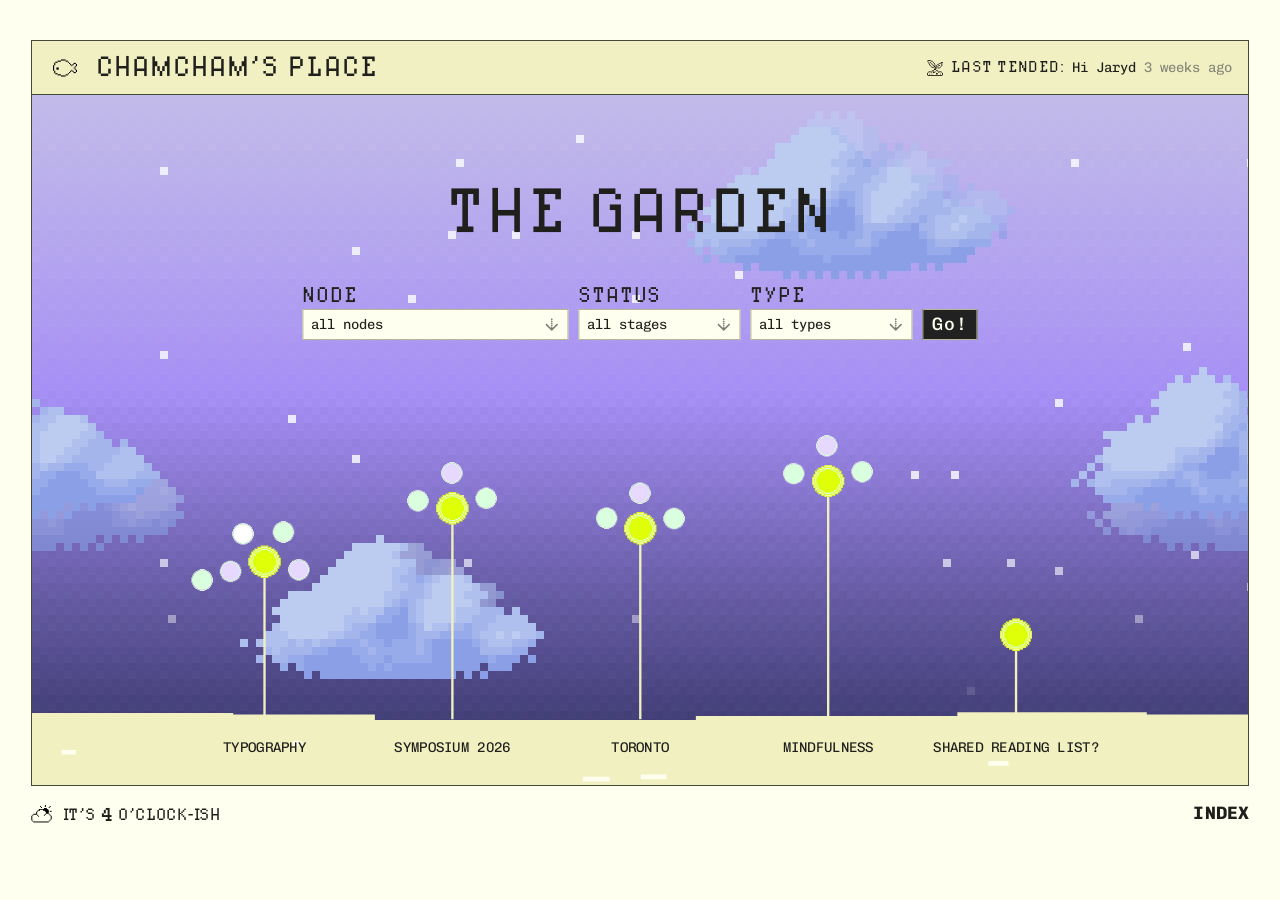
==== commit bf909bc3: "Fish opens a planting page styled like the extension /plant: title, photos (camera or library, resiz" ====
--- a/index.html
+++ b/index.html
@@ -16,7 +16,7 @@
   <div class="shell">
     <section class="frame home-frame">
       <header class="topbar">
-        <a class="fish" href="admin/" aria-label="Tend the garden" data-icon="fish"></a>
+        <a class="fish" href="plant/" aria-label="Plant a seed" data-icon="fish"></a>
         <a class="place-name" href="./">Chamcham’s Place</a>
         <p class="tended" id="lastTended"></p>
       </header>
--- a/assets/css/garden.css
+++ b/assets/css/garden.css
@@ -28,6 +28,9 @@
   --sans: 'Chivo', system-ui, sans-serif;
   --mono: 'Chivo Mono', ui-monospace, monospace;
 
+  /* Height of the main viewer on the garden and entry pages (kept identical). */
+  --viewer-h: max(640px, calc(100vh - 210px));
+
   color-scheme: light;
 }
 
@@ -180,8 +183,7 @@
 .stage {
   position: relative;
   width: 100%; /* never wider than the frame: min-height grows it taller, not wider */
-  aspect-ratio: 1444 / 798;
-  min-height: 520px;
+  height: var(--viewer-h);
   overflow: hidden;
   cursor: url('../img/watering-can.svg') 3 9, crosshair;
 }
@@ -293,7 +295,7 @@
 .entry-stage {
   display: grid;
   grid-template-columns: minmax(0, 1fr) minmax(0, 655px) minmax(0, 1fr);
-  height: max(640px, calc(100vh - 210px));
+  height: var(--viewer-h);
   background-color: #98cde6;
   background-repeat: no-repeat;
   background-position: center bottom, center;
@@ -391,7 +393,7 @@
   .tended .label, .tended .ago { display: none; }
   .tended a { overflow: hidden; text-overflow: ellipsis; white-space: nowrap; max-width: 34vw; }
   .tended .icon svg { width: 18px; height: 18px; }
-  .stage { aspect-ratio: auto; height: 640px; }
+  .stage { height: 640px; }
   .garden-title { top: 22px; width: calc(100% - 24px); }
   .garden-title h1 { margin-bottom: 16px; }
   .filters { gap: 8px; }
